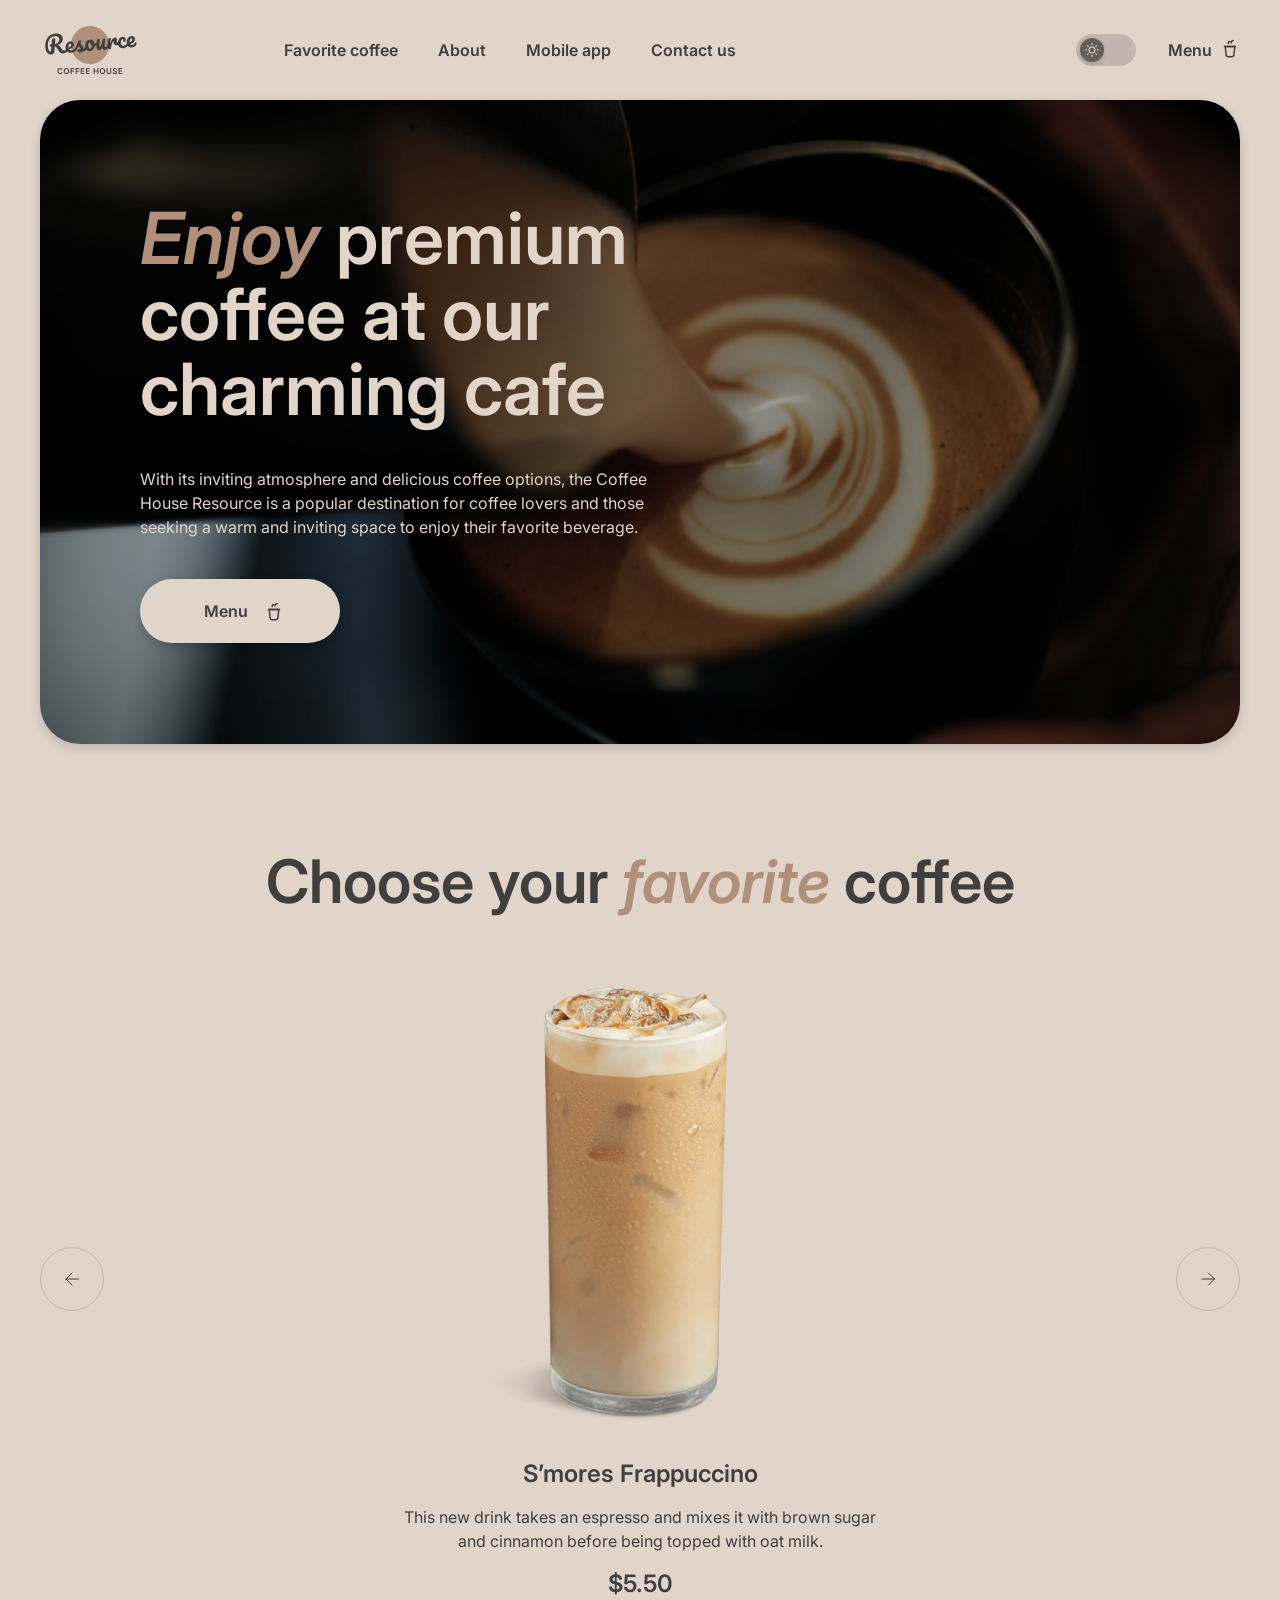
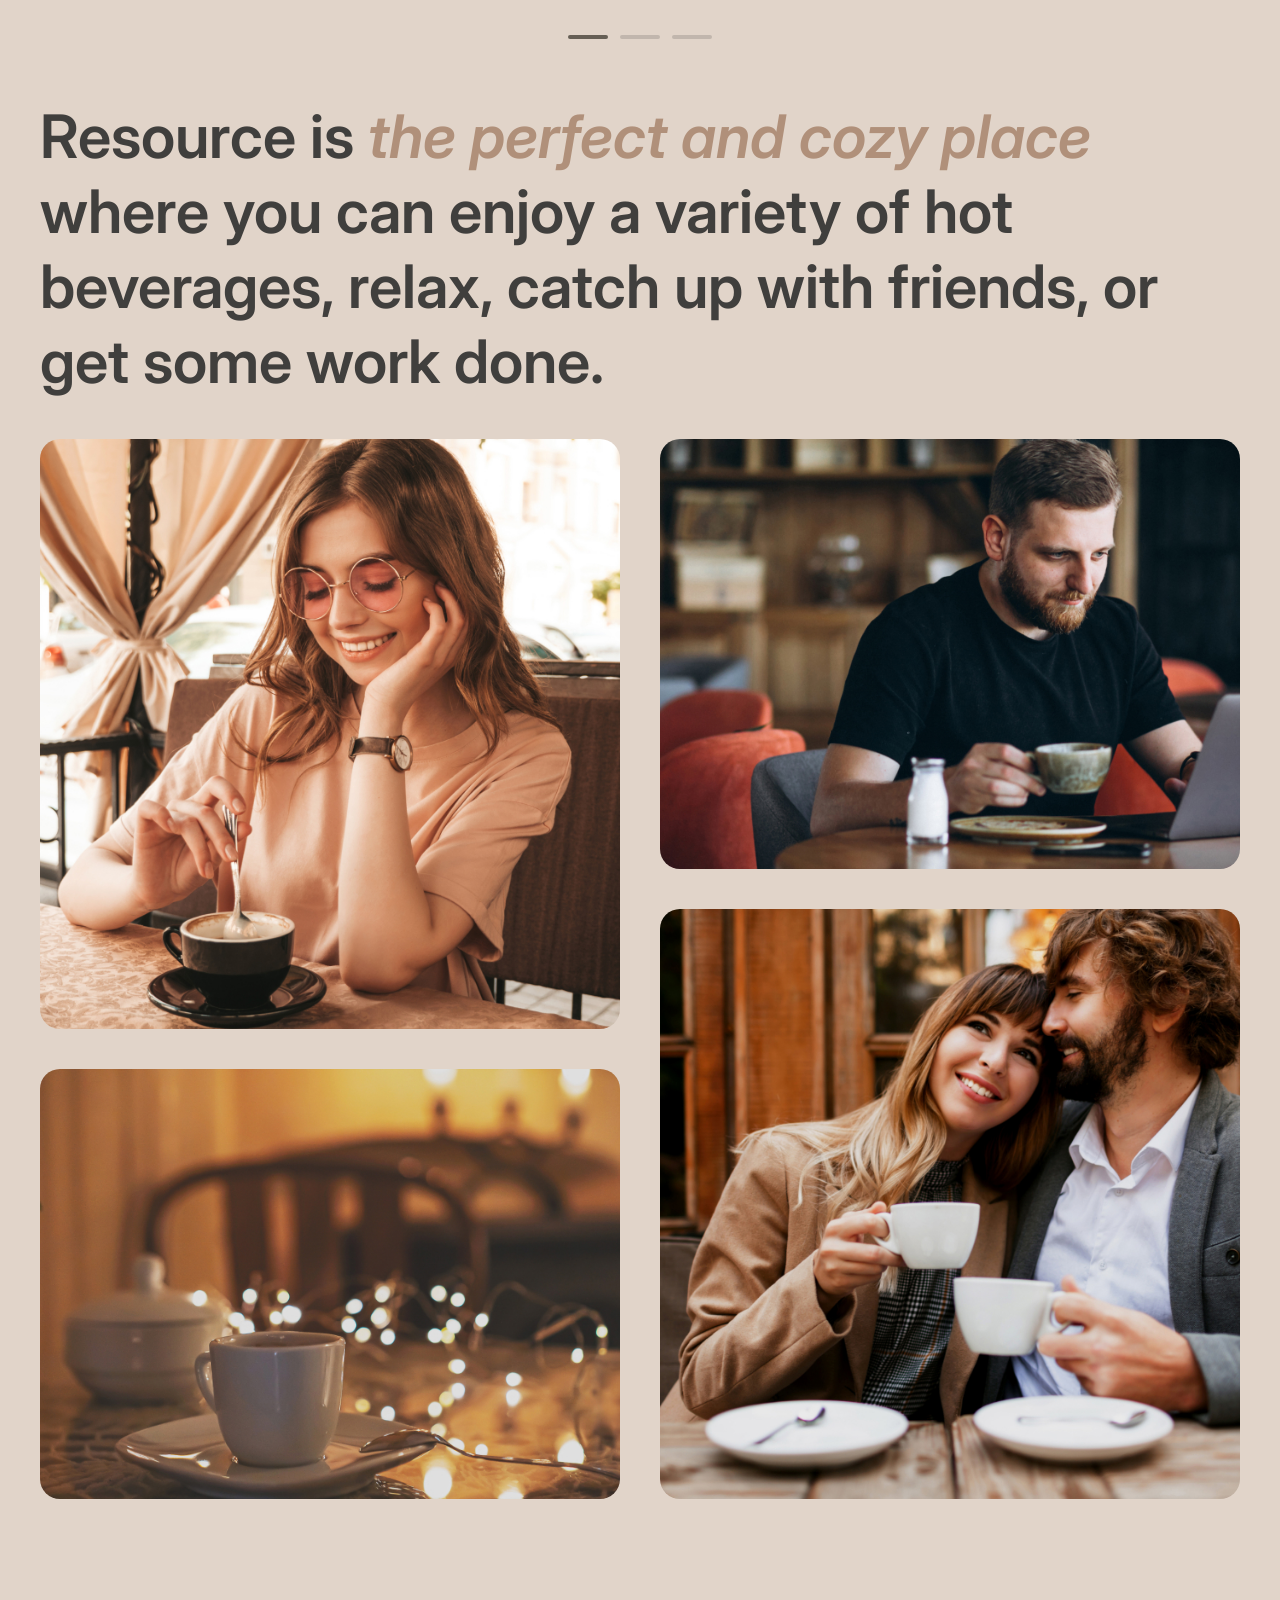
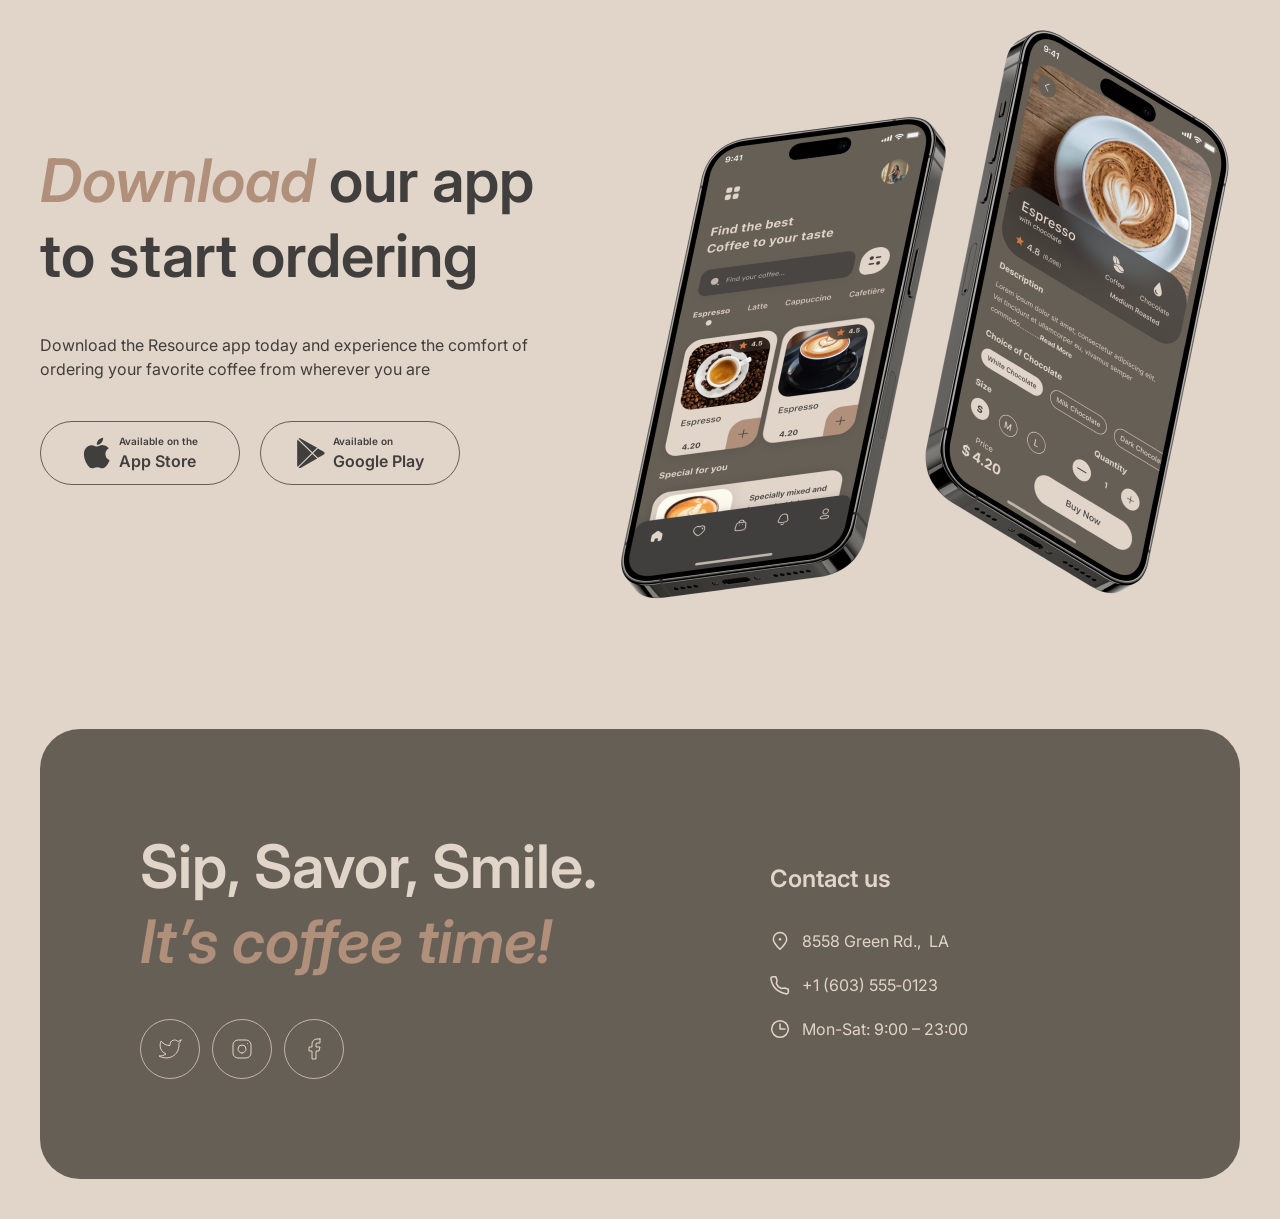
==== index.html @ 944f99a6 "feat: implement landing page layout ast commands done (2 commands done):" ====
<!DOCTYPE html>
<html lang="en">
  <head>
    <meta charset="UTF-8">
    <meta name="viewport" content="width=device-width, initial-scale=1.0">
    <meta name="color-scheme" content="light dark">
    <meta
      name="description"
      content="Coffee House — a charming cafe with premium coffee. Choose your favorite coffee, learn about us and download our app.">
    <title>Coffee House</title>
    <link rel="icon" type="image/svg+xml" href="assets/icons/favicon.svg">
    <link rel="preconnect" href="https://fonts.googleapis.com">
    <link rel="preconnect" href="https://fonts.gstatic.com" crossorigin>
    <link
      href="https://fonts.googleapis.com/css2?family=Inter:ital,wght@0,400;0,600;1,400;1,600&display=swap"
      rel="stylesheet">
    <link rel="stylesheet" href="styles/variables.css">
    <link rel="stylesheet" href="styles/base.css">
    <link rel="stylesheet" href="styles/common.css">
    <link rel="stylesheet" href="styles/home.css">
  </head>

  <body>
    <div class="container">
      <header class="header">
        <a class="header__logo" href="index.html" aria-label="Coffee House — home page">
          <img
            class="header__logo-img"
            src="assets/icons/logo.png"
            alt="Coffee House logo"
            width="100"
            height="60">
        </a>

        <nav class="header__nav" aria-label="Main navigation">
          <ul class="nav__list">
            <li><a class="nav__link" href="#favorite">Favorite coffee</a></li>
            <li><a class="nav__link" href="#about">About</a></li>
            <li><a class="nav__link" href="#download">Mobile app</a></li>
            <li><a class="nav__link" href="#footer">Contact us</a></li>
          </ul>
        </nav>

        <div class="header__actions">
          <button
            class="theme-toggle"
            id="theme-toggle"
            type="button"
            aria-pressed="false"
            aria-label="Switch to dark theme"
          >
            <span class="theme-toggle__thumb">
              <span class="theme-toggle__icon theme-toggle__icon--sun" aria-hidden="true">
                <svg viewBox="0 0 24 24" fill="none" stroke="currentColor" stroke-width="1.8" stroke-linecap="round">
                  <circle cx="12" cy="12" r="5"></circle>
                  <line x1="12" y1="1" x2="12" y2="3"></line>
                  <line x1="12" y1="21" x2="12" y2="23"></line>
                  <line x1="4.22" y1="4.22" x2="5.64" y2="5.64"></line>
                  <line x1="18.36" y1="18.36" x2="19.78" y2="19.78"></line>
                  <line x1="1" y1="12" x2="3" y2="12"></line>
                  <line x1="21" y1="12" x2="23" y2="12"></line>
                  <line x1="4.22" y1="19.78" x2="5.64" y2="18.36"></line>
                  <line x1="18.36" y1="5.64" x2="19.78" y2="4.22"></line>
                </svg>
              </span>
              <span class="theme-toggle__icon theme-toggle__icon--moon" aria-hidden="true">
                <svg viewBox="0 0 24 24" fill="none" stroke="currentColor" stroke-width="1.8" stroke-linecap="round" stroke-linejoin="round">
                  <path d="M21 12.79A9 9 0 1 1 11.21 3 7 7 0 0 0 21 12.79z"></path>
                </svg>
              </span>
            </span>
          </button>

          <a class="menu-link menu-link--desktop" href="menu.html">
            <span class="menu-link__text">Menu</span>
            <svg class="menu-link__icon" viewBox="0 0 20 20" fill="none" stroke="currentColor" stroke-width="1.5" stroke-linecap="round" stroke-linejoin="round" aria-hidden="true">
              <path d="M5.2 8.5h9.6l-0.9 8.2a2.2 2.2 0 0 1-2.2 2h-3.4a2.2 2.2 0 0 1-2.2-2l-0.9-8.2Z"></path>
              <path d="M4.5 8.5h11"></path>
              <path d="M8.2 5.4c0-1.1 0.8-1.9 1.6-1.9"></path>
              <path d="M11.1 5c0-1.3 0.9-2.4 2-2.4"></path>
            </svg>
          </a>

          <button class="burger" type="button" aria-label="Open menu">
            <span class="burger__lines" aria-hidden="true"></span>
          </button>
        </div>
      </header>

      <main class="main">
        <!-- Hero -->
        <section class="hero" aria-labelledby="hero-title">
          <img class="hero__bg" src="assets/images/img-hero.jpg" alt="" role="presentation">
          <div class="hero__content">
            <h1 class="hero__title" id="hero-title">
              <span>Enjoy</span> premium coffee at our charming cafe
            </h1>
            <p class="hero__subtitle">
              With its inviting atmosphere and delicious coffee options, the
              Coffee House Resource is a popular destination for coffee lovers
              and those seeking a warm and inviting space to enjoy their
              favorite beverage.
            </p>
            <a class="pill-button pill-button--solid hero__button" href="menu.html">
              <span class="hero__button-text">Menu</span>
              <svg class="hero__button-icon" viewBox="0 0 20 20" fill="none" stroke="currentColor" stroke-width="1.5" stroke-linecap="round" stroke-linejoin="round" aria-hidden="true">
                <path d="M5.2 8.5h9.6l-0.9 8.2a2.2 2.2 0 0 1-2.2 2h-3.4a2.2 2.2 0 0 1-2.2-2l-0.9-8.2Z"></path>
                <path d="M4.5 8.5h11"></path>
                <path d="M8.2 5.4c0-1.1 0.8-1.9 1.6-1.9"></path>
                <path d="M11.1 5c0-1.3 0.9-2.4 2-2.4"></path>
              </svg>
            </a>
          </div>
        </section>

        <!-- Favorite coffee: slider -->
        <section class="favorite" id="favorite" aria-labelledby="favorite-title">
          <h2 class="section-title favorite__title" id="favorite-title">
            Choose your <span>favorite</span> coffee
          </h2>

          <div class="favorite__slider">
            <div class="slider" aria-label="Favorite coffee" aria-roledescription="carousel">
              <button class="circle-button slider__nav slider__nav--prev" type="button" aria-label="Previous slide">
                <svg viewBox="0 0 14 14" fill="none" aria-hidden="true">
                  <path d="M13.5 7H1M1 7L7 1M1 7L7 13" stroke="currentColor" stroke-linecap="round" stroke-linejoin="round" />
                </svg>
              </button>

              <div class="slider__viewport">
                <div class="slider__track">
                  <article class="slider__card is-active">
                    <div class="slider__image">
                      <img src="assets/images/coffee-slider-1.png" alt="S&rsquo;mores Frappuccino with whipped cream and chocolate">
                    </div>
                    <h3 class="slider__card-title">S&rsquo;mores Frappuccino</h3>
                    <p class="slider__card-text">
                      This new drink takes an espresso and mixes it with
                      brown sugar and cinnamon before being topped with oat
                      milk.
                    </p>
                    <p class="slider__card-price">$5.50</p>
                  </article>

                  <article class="slider__card">
                    <div class="slider__image">
                      <img src="assets/images/coffee-slider-2.png" alt="Caramel Macchiato with caramel syrup and milk foam">
                    </div>
                    <h3 class="slider__card-title">Caramel Macchiato</h3>
                    <p class="slider__card-text">
                      Fragrant and unique classic espresso with rich
                      caramel-peanut syrup, with cream under whipped thick
                      foam.
                    </p>
                    <p class="slider__card-price">$5.00</p>
                  </article>

                  <article class="slider__card">
                    <div class="slider__image">
                      <img src="assets/images/coffee-slider-3.png" alt="Ice coffee with milk and ice cubes">
                    </div>
                    <h3 class="slider__card-title">Ice coffee</h3>
                    <p class="slider__card-text">
                      A popular summer drink that tones and invigorates.
                      Prepared from coffee, milk and ice.
                    </p>
                    <p class="slider__card-price">$4.50</p>
                  </article>
                </div>
              </div>

              <button class="circle-button slider__nav slider__nav--next" type="button" aria-label="Next slide">
                <svg viewBox="0 0 14 14" fill="none" aria-hidden="true">
                  <path d="M1 7H13.5M13.5 7L7.5 1M13.5 7L7.5 13" stroke="currentColor" stroke-linecap="round" stroke-linejoin="round"></path>
                </svg>
              </button>

              <div class="slider__pagination" aria-label="Slider pagination">
                <button class="slider__dot is-active" type="button" data-slide="0" aria-label="Show first slide" aria-pressed="true"></button>
                <button class="slider__dot" type="button" data-slide="1" aria-label="Show second slide" aria-pressed="false"></button>
                <button class="slider__dot" type="button" data-slide="2" aria-label="Show third slide" aria-pressed="false"></button>
              </div>
            </div>
          </div>
        </section>

        <!-- About -->
        <section class="about" id="about" aria-labelledby="about-title">
          <h2 class="section-title about__title" id="about-title">
            Resource is <span>the perfect and cozy place</span> where you can
            enjoy a variety of hot beverages, relax, catch up with friends, or
            get some work done.
          </h2>

          <div class="about__gallery">
            <figure class="about__item about__item--tall">
              <img src="assets/images/about/about-1.jpg" alt="Woman enjoying coffee in a cafe">
            </figure>
            <figure class="about__item about__item--short">
              <img src="assets/images/about/about-2.jpg" alt="Coffee cup by a warm fireplace">
            </figure>
            <figure class="about__item about__item--short">
              <img src="assets/images/about/about-3.jpg" alt="Couple enjoying coffee together">
            </figure>
            <figure class="about__item about__item--tall">
              <img src="assets/images/about/about-4.jpg" alt="Man enjoying coffee in a cafe">
            </figure>
          </div>
        </section>

        <!-- Mobile app -->
        <section class="download" id="download" aria-labelledby="download-title">
          <div class="download__content">
            <h2 class="section-title download__title" id="download-title">
              <span>Download</span> our app to start ordering
            </h2>
            <p class="download__text">
              Download the Resource app today and experience the comfort of
              ordering your favorite coffee from wherever you are
            </p>
            <div class="download__buttons">
              <a class="pill-button pill-button--outline store-button" href="https://www.apple.com/app-store/" target="_blank" rel="noopener noreferrer">
                <svg viewBox="0 0 28 33" fill="none" aria-hidden="true">
                  <path d="M22.7 17.6c0-4 3.4-5.9 3.5-6-2-2.8-5-3.1-6-3.2-2.5-.3-5 1.4-6.2 1.4-1.3 0-3.3-1.4-5.4-1.4-2.8 0-5.3 1.5-6.7 3.9-2.9 4.9-.8 12 2 16 1.4 1.9 3 4 5.1 4 2.1 0 2.8-1.2 5.3-1.2 2.5 0 3.2 1.2 5.4 1.2 2.2 0 3.6-1.9 5-3.9 1.6-2.2 2.2-4.4 2.2-4.5-.1 0-4.2-1.6-4.2-6.3Z" fill="currentColor" />
                  <path d="M18.6 5.9C19.7 4.5 20.5 2.7 20.3.8c-1.6.1-3.6 1.1-4.8 2.4-1 1.2-2 3.1-1.7 4.9 1.8.1 3.6-.9 4.8-2.2Z" fill="currentColor" />
                </svg>
                <span class="store-button__desc">
                  <span class="store-button__small">Available on the</span>
                  <span class="store-button__big">App Store</span>
                </span>
              </a>

              <a class="pill-button pill-button--outline store-button" href="https://play.google.com/store" target="_blank" rel="noopener noreferrer">
                <svg viewBox="0 0 31 34" fill="none" aria-hidden="true">
                  <path d="M0.8 2.2C0.4 2.6 0.2 3.1 0.2 3.9v26.6c0 .8.2 1.3.6 1.7l.1.1L16.1 17.4v-.4L0.8 2.2Z" fill="currentColor" />
                  <path d="M23.1 22.3 18 17.4v-.4l5.1-5 .1.1 6 3.3c1.8 1 1.8 2.5.1 3.5l-6.1 3.3-.1.1Z" fill="currentColor" />
                  <path d="M22.3 23.2 17 18.1 1.7 33.1c.6.6 1.5.7 2.6.1l18-10Z" fill="currentColor" />
                  <path d="M22.3 11.2 4.3 1.2C3.2.6 2.3.7 1.7 1.3L17 16.3l5.3-5.1Z" fill="currentColor" />
                </svg>
                <span class="store-button__desc">
                  <span class="store-button__small">Available on</span>
                  <span class="store-button__big">Google Play</span>
                </span>
              </a>
            </div>
          </div>

          <img class="download__image" src="assets/images/mobile-screens.png" alt="Coffee House mobile app on two smartphones">
        </section>
      </main>

      <footer class="footer" id="footer">
        <div class="footer-container">
          <div class="footer__left">
            <h2 class="footer__title">
              Sip, Savor, Smile. <span>It&rsquo;s coffee time!</span>
            </h2>
            <div class="footer__socials">
              <a class="social-link" href="https://twitter.com/" target="_blank" rel="noopener noreferrer" aria-label="Coffee House on Twitter">
                <svg width="24" height="20" viewBox="0 0 24 20" fill="none" aria-hidden="true">
                  <path d="M23 1C23 1 21 2.2 19.9 2.5 19.3 1.8 18.5 1.4 17.6 1.1 16.7.9 15.7 1 14.9 1.3 14 1.6 13.3 2.2 12.8 3 12.3 3.7 12 4.6 12 5.5V6.5C10.2 6.6 8.5 6.2 6.9 5.4 5.4 4.6 4 3.4 3 2 3 2-1 11 8 15 5.9 16.4 3.5 17.1 1 17 10 22 21 17 21 5.5 21 5.2 21 5 20.9 4.7 21.9 3.7 23 1 23 1Z" stroke="currentColor" stroke-linecap="round" stroke-linejoin="round" />
                </svg>
              </a>
              <a class="social-link" href="https://instagram.com/" target="_blank" rel="noopener noreferrer" aria-label="Coffee House on Instagram">
                <svg width="20" height="20" viewBox="0 0 20 20" fill="none" aria-hidden="true">
                  <path d="M10 14a4 4 0 1 0 0-8 4 4 0 0 0 0 8Z" stroke="currentColor" stroke-linecap="round" stroke-linejoin="round" />
                  <path d="M1 14V6a5 5 0 0 1 5-5h8a5 5 0 0 1 5 5v8a5 5 0 0 1-5 5H6a5 5 0 0 1-5-5Z" stroke="currentColor" />
                  <path d="M15.5 4.5h.01" stroke="currentColor" stroke-linecap="round" stroke-linejoin="round" />
                </svg>
              </a>
              <a class="social-link" href="https://facebook.com/" target="_blank" rel="noopener noreferrer" aria-label="Coffee House on Facebook">
                <svg width="13" height="22" viewBox="0 0 13 22" fill="none" aria-hidden="true">
                  <path d="M12 1H9a5 5 0 0 0-5 5v3H1v4h3v8h4v-8h3l1-4H8V6a1 1 0 0 1 1-1h3V1Z" stroke="currentColor" stroke-linecap="round" stroke-linejoin="round" />
                </svg>
              </a>
            </div>
          </div>

          <div class="footer__right">
            <h3 class="footer__contacts-title">Contact us</h3>
            <ul class="footer__list">
              <li>
                <a class="footer__list-link" href="https://www.google.com/maps/search/8558+Green+Road+Los+Angeles" target="_blank" rel="noopener noreferrer">
                  <svg viewBox="0 0 16 20" fill="none" aria-hidden="true">
                    <path d="M14.7 8.3C14.7 12 8 18.3 8 18.3S1.3 12 1.3 8.3a6.7 6.7 0 1 1 13.4 0Z" stroke="currentColor" stroke-width="1.5" />
                    <circle cx="8" cy="8.3" r="1.2" fill="currentColor" />
                  </svg>
                  8558 Green Rd.,&nbsp; LA
                </a>
              </li>
              <li>
                <a class="footer__list-link" href="tel:+16035550123">
                  <svg viewBox="0 0 19 19" fill="none" aria-hidden="true">
                    <path d="M14.1 12.3l-3.4.6C8.3 11.8 6.9 10.4 6.1 8.3l.6-3.4L5.5 1.7H2.7C1.6 1.7.7 2.6.9 3.7c.4 2.4 1.5 6.4 4.4 9.2 3 3 7.3 4.4 9.9 5 1.1.3 2.2-.6 2.2-1.8v-2.6l-3.3-1.2Z" stroke="currentColor" stroke-width="1.5" stroke-linecap="round" stroke-linejoin="round" />
                  </svg>
                  +1&nbsp;(603)&nbsp;555&#8209;0123
                </a>
              </li>
              <li class="footer__list-item">
                <svg viewBox="0 0 20 20" fill="none" aria-hidden="true">
                  <path d="M10 5v5l5 0" stroke="currentColor" stroke-width="1.5" stroke-linecap="round" stroke-linejoin="round" />
                  <circle cx="10" cy="10" r="8.3" stroke="currentColor" stroke-width="1.5" />
                </svg>
                Mon-Sat: 9:00 &ndash; 23:00
              </li>
            </ul>
          </div>
        </div>
      </footer>
    </div>
<!-- скрипты перед закрывающим тегом body, чтобы не блокировать загрузку страницы (тут и на странице меню) -->
    <script src="scripts/slider.js"></script>
    <script src="scripts/menu.js"></script>     
  </body>
</html>
---- styles/variables.css ----
:root {
  --font-main: 'Inter', system-ui, -apple-system, 'Segoe UI', sans-serif;

  --font-hero: 4.5rem; 
  --font-h2: 3.75rem; 
  --font-h3: 1.5rem; 
  --font-body: 1rem; 
  --font-caption: 0.625rem; 

  /*  секции и контейнеры */
  --container-max: 1440px;
  --container-padding: 40px;
  --section-gap: 100px;
  --hero-height: 644px;
  --hero-pad-block: 100px;
  --hero-pad-inline: 100px;
  --footer-pad-block: 100px;
  --footer-pad-inline: 100px;
  --footer-gap: 100px;

  /* размеры  */
  --circle-btn: 60px;
  --card-width: 310px;
  --card-image-size: 310px;
  --slider-viewport: 480px;

  /* радиусы */
  --radius-sm: 8px;
  --radius-md: 16px;
  --radius-lg: 20px;
  --radius-xl: 40px;
  --radius-full: 100px;

  /* Светлая тема */
  --bg-body: #e1d4c9;
  --bg-container: #665f55;
  --bg-card: #e1d4c9;
  --bg-card-inner: #d5c7bb;

  --text-primary: #403f3d;
  --text-secondary: #665f55;
  --text-on-dark: #e1d4c9;
  --text-accent: #b0907a;
  --text-accent-strong: #8d6e56;

  --border-color: #c1b6ad;
  --border-strong: #665f55;

  --btn-bg: #e1d4c9;
  --btn-text: #403f3d;
  --btn-hover-bg: #665f55;
  --btn-hover-text: #e1d4c9;

  --active-bg: #665f55;
  --active-text: #e1d4c9;

  --pagination-bg: #c1b6ad;
  --pagination-active: #665f55;

  --shadow-color: rgba(0, 0, 0, 0.15);
  --overlay-color: rgba(0, 0, 0, 0.55);

  --theme-transition: background-color 0.3s ease, color 0.3s ease,
    border-color 0.3s ease;
}

/* Тёмная тема */
[data-theme='dark'] {
  --bg-body: #1b1715;
  --bg-container: #2a2421;
  --bg-card: #231e1b;
  --bg-card-inner: #2f2824;

  --text-primary: #e1d4c9;
  --text-secondary: #c1b6ad;
  --text-on-dark: #e1d4c9;
  --text-accent: #d4a373;
  --text-accent-strong: #d4a373;

  --border-color: #4a4039;
  --border-strong: #d4a373;

  --btn-bg: #231e1b;
  --btn-text: #e1d4c9;
  --btn-hover-bg: #d4a373;
  --btn-hover-text: #1b1715;

  --active-bg: #d4a373;
  --active-text: #1b1715;

  --pagination-bg: #3d3530;
  --pagination-active: #d4a373;

  --shadow-color: rgba(0, 0, 0, 0.5);
  --overlay-color: rgba(0, 0, 0, 0.75);
}


@media (max-width: 768px) {
  :root {
    --font-hero: clamp(2.625rem, 0.789rem + 7.732vw, 4.5rem); 
    --font-h2: clamp(2rem, 0.286rem + 7.216vw, 3.75rem); 

    --container-padding: clamp(16px, -7.5px + 6.186vw, 40px);
    --hero-pad-block: clamp(60px, 20.8px + 10.309vw, 100px);
    --hero-pad-inline: clamp(16px, -27.1px + 11.34vw, 60px);
    --footer-pad-block: clamp(60px, 20.8px + 10.309vw, 100px);
    --footer-pad-inline: clamp(16px, -27.1px + 11.34vw, 60px);
    --footer-gap: clamp(40px, -18.8px + 15.464vw, 100px);
    --hero-height: clamp(500px, 300px + 52vw, 644px);
  }
}


@media (max-width: 380px) {
  :root {
    --font-hero: 2.625rem; 
    --font-h2: 2rem; 
    --container-padding: 16px;
    --hero-pad-block: 60px;
    --hero-pad-inline: 16px;
    --footer-pad-block: 60px;
    --footer-pad-inline: 16px;
    --footer-gap: 40px;
  }
}
---- styles/common.css ----
*,
*::before,
*::after {
  box-sizing: border-box;
  margin: 0;
  padding: 0;
}

html {
  font-size: 100%;
  scroll-behavior: smooth;
  -webkit-text-size-adjust: 100%;
}

body {
  min-height: 100vh;
  background-color: var(--bg-body);
  color: var(--text-primary);
  font-family: var(--font-main);
  font-size: var(--font-body);
  font-weight: 400;
  line-height: 1.5;
  -webkit-font-smoothing: antialiased;
  -moz-osx-font-smoothing: grayscale;
  transition: var(--theme-transition);
}

h1,
h2,
h3,
h4,
p {
  margin: 0;
}

ul,
ol {
  list-style: none;
}

a {
  color: inherit;
  text-decoration: none;
}

button {
  font: inherit;
  color: inherit;
  background: none;
  border: none;
  cursor: pointer;
}

img,
svg,
video {
  display: block;
  max-width: 100%;
}

img {
  height: auto;
}


.container {
  width: 100%;
  max-width: var(--container-max);
  margin-inline: auto;
  padding-inline: var(--container-padding);
  padding-block: var(--space-1, 1.25rem) 40px;
}

.section-title {
  font-size: var(--font-h2);
  font-weight: 600;
  line-height: 1.25;
  color: var(--text-primary);
}

.section-title > span {
  font-style: italic;
  color: var(--text-accent);
}


.visually-hidden {
  position: absolute;
  width: 1px;
  height: 1px;
  margin: -1px;
  padding: 0;
  overflow: hidden;
  clip: rect(0 0 0 0);
  white-space: nowrap;
  border: 0;
}

.header {
  position: relative;
  display: flex;
  align-items: center;
  height: 60px;
  margin-bottom: 1.25rem;
  z-index: 50;
}

.header__logo {
  flex-shrink: 0;
}

.header__logo-img {
  width: 100px;
  height: 60px;
  object-fit: contain;
  transition: opacity 0.3s ease;
}

.header__logo:hover .header__logo-img {
  opacity: 0.8;
}

[data-theme='dark'] .header__logo-img {
  content: url('../assets/icons/logo-dark.png');
}

.header__nav {
  margin-left: 12%;
}

.nav__list {
  display: flex;
  align-items: center;
  gap: 2.5rem;
}

.nav__link {
  position: relative;
  display: inline-block;
  padding-block: 0.25rem;
  font-weight: 600;
  color: var(--text-primary);
  white-space: nowrap;
  transition: color 0.3s ease;
}

.nav__link::after {
  content: '';
  position: absolute;
  bottom: 0;
  left: 50%;
  width: 100%;
  height: 2px;
  background-color: var(--text-primary);
  transform: translateX(-50%) scaleX(0);
  transform-origin: center;
  transition: transform 0.3s ease;
}

@media (hover: hover) and (pointer: fine) {
  .nav__link:hover::after {
    transform: translateX(-50%) scaleX(1);
  }
}

.nav__link--current::after {
  transform: translateX(-50%) scaleX(1);
}


.header__actions {
  display: flex;
  align-items: center;
  gap: 2rem;
  margin-left: auto;
  flex-shrink: 0;
}

.menu-link {
  display: inline-flex;
  align-items: center;
  gap: 0.5rem;
  padding-block: 0.25rem;
  font-weight: 600;
  color: var(--text-primary);
  position: relative;
  transition: color 0.3s ease;
}

.menu-link::after {
  content: '';
  position: absolute;
  bottom: 0;
  left: 50%;
  width: 100%;
  height: 2px;
  background-color: var(--text-primary);
  transform: translateX(-50%) scaleX(0);
  transform-origin: center;
  transition: transform 0.3s ease;
}

@media (hover: hover) and (pointer: fine) {
  .menu-link:hover::after {
    transform: translateX(-50%) scaleX(1);
  }
}

.menu-link--current::after {
  transform: translateX(-50%) scaleX(1);
}

.menu-link__icon {
  width: 20px;
  height: 20px;
  transform: translateY(-2px);
  color: var(--text-primary);
}


.theme-toggle {
  display: inline-flex;
  align-items: center;
  width: 60px;
  height: 32px;
  padding: 3px;
  background-color: var(--border-color);
  border: 1px solid var(--border-color);
  border-radius: var(--radius-full);
  position: relative;
  flex-shrink: 0;
  user-select: none;
  transition: background-color 0.3s ease, border-color 0.3s ease;
}

[data-theme='dark'] .theme-toggle {
  background-color: rgba(0, 0, 0, 0.45);
  border-color: var(--border-color);
}

@media (hover: hover) and (pointer: fine) {
  .theme-toggle:hover {
    border-color: var(--text-accent);
  }
}

.theme-toggle:focus-visible {
  outline: 2px solid var(--text-accent);
  outline-offset: 2px;
}

.theme-toggle__thumb {
  position: absolute;
  top: 3px;
  left: 3px;
  width: 24px;
  height: 24px;
  background-color: var(--active-bg);
  border-radius: 50%;
  display: flex;
  align-items: center;
  justify-content: center;
  box-shadow: 0 2px 4px var(--shadow-color);
  transition: transform 0.38s cubic-bezier(0.34, 1.56, 0.64, 1),
    background-color 0.3s ease;
  z-index: 2;
  overflow: hidden;
}

[data-theme='dark'] .theme-toggle__thumb {
  transform: translateX(28px);
  background-color: var(--text-accent);
}

.theme-toggle__icon {
  position: absolute;
  width: 14px;
  height: 14px;
  transition: transform 0.38s ease, opacity 0.25s ease;
}

.theme-toggle__icon svg {
  width: 14px;
  height: 14px;
}

.theme-toggle__icon--sun {
  opacity: 1;
  color: var(--active-text);
}

.theme-toggle__icon--moon {
  opacity: 0;
  transform: rotate(-90deg) scale(0.3);
  color: #1b1715;
}

[data-theme='dark'] .theme-toggle__icon--sun {
  opacity: 0;
  transform: rotate(90deg) scale(0.3);
}

[data-theme='dark'] .theme-toggle__icon--moon {
  opacity: 1;
  transform: rotate(0deg) scale(1);
}

/* (╯ ° □ °) ╯ (┻━┻) */
.burger {
  display: none;
  align-items: center;
  justify-content: center;
  width: 44px;
  height: 44px;
  border: 1px solid var(--border-strong);
  border-radius: 50%;
  flex-shrink: 0;
  transition: border-color 0.3s ease;
}

@media (hover: hover) and (pointer: fine) {
  .burger:hover {
    border-color: var(--text-accent);
  }
}

.burger__lines {
  position: relative;
  display: block;
  width: 18px;
  height: 2px;
}

.burger__lines::before,
.burger__lines::after {
  content: '';
  position: absolute;
  left: 0;
  width: 18px;
  height: 2px;
  background-color: var(--text-primary);
}

.burger__lines::before {
  top: -4px;
}

.burger__lines::after {
  top: 4px;
}


.pill-button {
  display: inline-flex;
  align-items: center;
  justify-content: center;
  gap: 0.5rem;
  width: 200px;
  height: 64px;
  border-radius: var(--radius-full);
  font-weight: 600;
  transition: background-color 0.3s ease, color 0.3s ease,
    border-color 0.3s ease;
}

.pill-button--solid {
  background-color: var(--btn-bg);
  color: var(--btn-text);
  box-shadow: 0 4px 12px rgba(0, 0, 0, 0.2);
}

@media (hover: hover) and (pointer: fine) {
  .pill-button--solid:hover {
    background-color: var(--text-accent);
    color: var(--btn-hover-text);
  }

  [data-theme='dark'] .pill-button--solid:hover {
    color: var(--active-text);
  }
}

.pill-button--outline {
  border: 1px solid var(--border-strong);
  color: var(--text-primary);
  padding-inline: 22px;
}

@media (hover: hover) and (pointer: fine) {
  .pill-button--outline:hover {
    background-color: var(--btn-hover-bg);
    border-color: var(--btn-hover-bg);
    color: var(--btn-hover-text);
  }
}

.circle-button {
  display: inline-flex;
  align-items: center;
  justify-content: center;
  width: var(--circle-btn);
  height: var(--circle-btn);
  border: 1px solid var(--border-strong);
  border-radius: 50%;
  color: var(--text-primary);
  flex-shrink: 0;
  transition: background-color 0.3s ease, border-color 0.3s ease,
    color 0.3s ease;
}

@media (hover: hover) and (pointer: fine) {
  .circle-button:hover {
    background-color: var(--btn-hover-bg);
    border-color: var(--btn-hover-bg);
    color: var(--btn-hover-text);
  }
}

.circle-button svg {
  width: 14px;
  height: 14px;
}

.circle-button svg path {
  stroke: currentColor;
}


.footer-container {
  display: flex;
  gap: var(--footer-gap);
  background-color: var(--bg-container);
  border-radius: var(--radius-xl);
  padding: var(--footer-pad-block) var(--footer-pad-inline);
  margin-top: var(--section-gap);
  transition: background-color 0.3s ease;
}

.footer__left {
  max-width: 530px;
  display: flex;
  flex-direction: column;
}

.footer__title {
  font-size: var(--font-h2);
  font-weight: 600;
  line-height: 1.25;
  color: var(--text-on-dark);
}

.footer__title > span {
  font-style: italic;
  color: var(--text-accent);
}

[data-theme='dark'] .footer__title > span {
  color: var(--text-accent);
}

.footer__socials {
  display: flex;
  gap: 0.75rem;
  margin-top: 2.5rem;
}

.social-link {
  display: flex;
  align-items: center;
  justify-content: center;
  width: var(--circle-btn);
  height: var(--circle-btn);
  border: 1px solid var(--border-color);
  border-radius: 50%;
  color: var(--text-on-dark);
  transition: background-color 0.3s ease, border-color 0.3s ease,
    color 0.3s ease;
}

@media (hover: hover) and (pointer: fine) {
  .social-link:hover {
    background-color: var(--text-on-dark);
    border-color: var(--text-on-dark);
    color: var(--bg-container);
  }
}

.footer__right {
  display: flex;
  flex-direction: column;
  padding-top: 2rem;
  color: var(--text-on-dark);
}

.footer__contacts-title {
  font-size: var(--font-h3);
  font-weight: 600;
  margin-bottom: 2rem;
}

.footer__list {
  display: flex;
  flex-direction: column;
  gap: 1.25rem;
}

.footer__list-item,
.footer__list-link {
  display: flex;
  align-items: center;
  gap: 0.75rem;
  font-size: var(--font-body);
  transition: color 0.3s ease;
}

@media (hover: hover) and (pointer: fine) {
  .footer__list-link:hover {
    color: var(--text-accent);
  }
}

.footer__list svg {
  width: 20px;
  height: 20px;
  flex-shrink: 0;
}


@media (max-width: 768px) {
  .header__nav {
    display: none;
  }

  .menu-link--desktop {
    display: none;
  }

  .burger {
    display: inline-flex;
  }

  .header__actions {
    gap: 1.25rem;
    margin-right: 1.5rem;
  }

  .footer-container {
    flex-direction: column;
    gap: var(--footer-gap);
  }

  .footer__right {
    padding-top: 0;
  }
}

@media (max-width: 480px) {
  .pill-button {
    width: 100%;
    max-width: 260px;
  }
}
---- styles/home.css ----
.hero {
  position: relative;
  width: 100%;
  height: var(--hero-height);
  border-radius: var(--radius-xl);
  overflow: hidden;
  padding: var(--hero-pad-block) var(--hero-pad-inline);
  box-shadow: 0 4px 12px var(--shadow-color);
  transition: box-shadow 0.3s ease;
}

.hero__bg {
  position: absolute;
  inset: 0;
  width: 100%;
  height: 100%;
  object-fit: cover;
  z-index: 1;
  filter: brightness(70%);
}

.hero__content {
  position: relative;
  z-index: 2;
  display: flex;
  flex-direction: column;
  align-items: flex-start;
  gap: 2.5rem;
  max-width: 530px;
  color: var(--text-on-dark);
}

.hero__title {
  font-size: var(--font-hero);
  font-weight: 600;
  line-height: 1.05;
}

.hero__title > span {
  font-style: italic;
  color: var(--text-accent);
}

.hero__subtitle {
  font-size: var(--font-body);
  line-height: 1.5;
}

.hero__button {
  position: relative;
}

.hero__button-icon {
  width: 20px;
  height: 20px;
  transform: translateX(8px);
  transition: transform 0.3s ease;
}

@media (hover: hover) and (pointer: fine) {
  .hero__button:hover .hero__button-icon {
    transform: translateX(0);
  }
}


.favorite {
  padding-top: var(--section-gap);
}

.favorite__title {
  text-align: center;
}

.favorite__slider {
  margin-top: 2.5rem;
}

.slider {
  position: relative;
  display: flex;
  align-items: center;
  justify-content: space-between;
  gap: 1.25rem;
  width: 100%;
}

.slider__nav {
  flex-shrink: 0;
  display: inline-flex;
  align-items: center;
  justify-content: center;
  width: 64px;
  height: 64px;
  border-radius: 50%;
  border: 1px solid var(--border-color, rgba(0, 0, 0, 0.12));
  background: var(--surface-strong);
  color: var(--text-primary);
  cursor: pointer;
  transition: transform 0.3s ease, background-color 0.3s ease, color 0.3s ease;
}

.slider__nav svg {
  width: 14px;
  height: 14px;
}

.slider__viewport {
  flex: 1;
  width: 100%;
  max-width: var(--slider-viewport);
  overflow: hidden;
  margin-inline: auto;
}

.slider__track {
  display: flex;
  transition: transform 0.6s cubic-bezier(0.4, 0, 0.2, 1);
  will-change: transform;
}

.slider__card {
  flex: 0 0 100%;
  display: flex;
  flex-direction: column;
  align-items: center;
  text-align: center;
  color: var(--text-primary);
}

.slider__image {
  width: 100%;
  max-width: var(--slider-viewport);
  aspect-ratio: 1 / 1;
  margin-bottom: 1.25rem;
  border-radius: var(--radius-lg);
  overflow: hidden;
}

.slider__image img {
  width: 100%;
  height: 100%;
  object-fit: cover;
}

.slider__card-title {
  font-size: var(--font-h3);
  font-weight: 600;
  line-height: 1.25;
  margin-bottom: 1rem;
}

.slider__card-text {
  line-height: 1.5;
  margin-bottom: 1rem;
}

.slider__card-price {
  font-size: var(--font-h3);
  font-weight: 600;
  line-height: 1.25;
}

.slider__pagination {
  position: absolute;
  left: 50%;
  bottom: -2.5rem;
  transform: translateX(-50%);
  display: flex;
  justify-content: center;
  gap: 12px;
}

.slider__dot {
  width: 40px;
  height: 4px;
  border: 0;
  border-radius: var(--radius-full);
  background-color: var(--pagination-bg);
  cursor: pointer;
  transition: background-color 0.3s ease, transform 0.3s ease;
}

.slider__dot.is-active {
  background-color: var(--pagination-active);
}

@media (hover: hover) and (pointer: fine) {
  .slider__nav:hover,
  .slider__dot:hover {
    transform: translateY(-2px);
    background-color: var(--button-hover-bg);
  }
}

@media (max-width: 768px) {
  .slider__nav {
    width: 52px;
    height: 52px;
  }
}

@media (max-width: 560px) {
  .slider__nav {
    width: 44px;
    height: 44px;
  }
}


.about {
  padding-top: var(--section-gap);
}

.about__gallery {
  display: grid;
  grid-template-columns: 1fr 1fr;
  grid-auto-flow: column;
  grid-template-rows: repeat(8, auto);
  gap: 2.5rem;
  margin-top: 2.5rem;
}

.about__item {
  border-radius: var(--radius-lg);
  overflow: hidden;
}

.about__item img {
  width: 100%;
  height: 100%;
  object-fit: cover;
  transform: scale(1.05);
  transition: transform 0.6s ease;
}

@media (hover: hover) and (pointer: fine) {
  .about__item:hover img {
    transform: scale(1);
  }
}

.about__item--tall {
  height: 590px;
  grid-row: span 5;
}

.about__item--short {
  height: 430px;
  grid-row: span 3;
}


.download {
  display: flex;
  align-items: center;
  justify-content: space-between;
  gap: 2.5rem;
  padding-top: var(--section-gap);
}

.download__content {
  max-width: 630px;
  display: flex;
  flex-direction: column;
  gap: 2.5rem;
}

.download__text {
  line-height: 1.5;
}

.download__buttons {
  display: flex;
  flex-wrap: wrap;
  gap: 1.25rem;
}

.store-button__desc {
  display: flex;
  flex-direction: column;
  align-items: flex-start;
  text-align: left;
}

.store-button__small {
  font-size: var(--font-caption);
  font-weight: 600;
  line-height: 1.5;
}

.store-button__big {
  font-size: var(--font-body);
  font-weight: 600;
  line-height: 1.5;
}

.store-button svg {
  width: 28px;
  height: 32px;
  flex-shrink: 0;
}

.store-button svg path {
  fill: currentColor;
}

.download__image {
  display: block;
  width: 100%;
  max-width: 630px;
  object-fit: contain;
}

/* Адаптив (проверить норм на мобилке) */
@media (max-width: 1200px) {
  .about__item--tall {
    height: 480px;
  }

  .about__item--short {
    height: 350px;
  }
}

@media (max-width: 1080px) {
  .download {
    flex-direction: column;
    align-items: flex-start;
    gap: var(--footer-gap);
  }

  .download__image {
    max-width: 520px;
    margin-inline: auto;
  }
}

@media (max-width: 768px) {
  .slider {
    gap: 0.75rem;
  }

  .circle-button {
    width: 44px;
    height: 44px;
  }

  .about__item--tall {
    height: 320px;
  }

  .about__item--short {
    height: 240px;
  }
}

@media (max-width: 560px) {
  .about__gallery {
    grid-template-columns: 1fr;
    grid-auto-flow: row;
    grid-template-rows: none;
  }

  .about__item--tall,
  .about__item--short {
    height: 260px;
    grid-row: auto;
  }

  .download__buttons {
    width: 100%;
  }
}

@media (max-width: 480px) {
  .hero__content {
    gap: 1.5rem;
  }

  .slider__card-price {
    font-size: 1.25rem;
  }
}
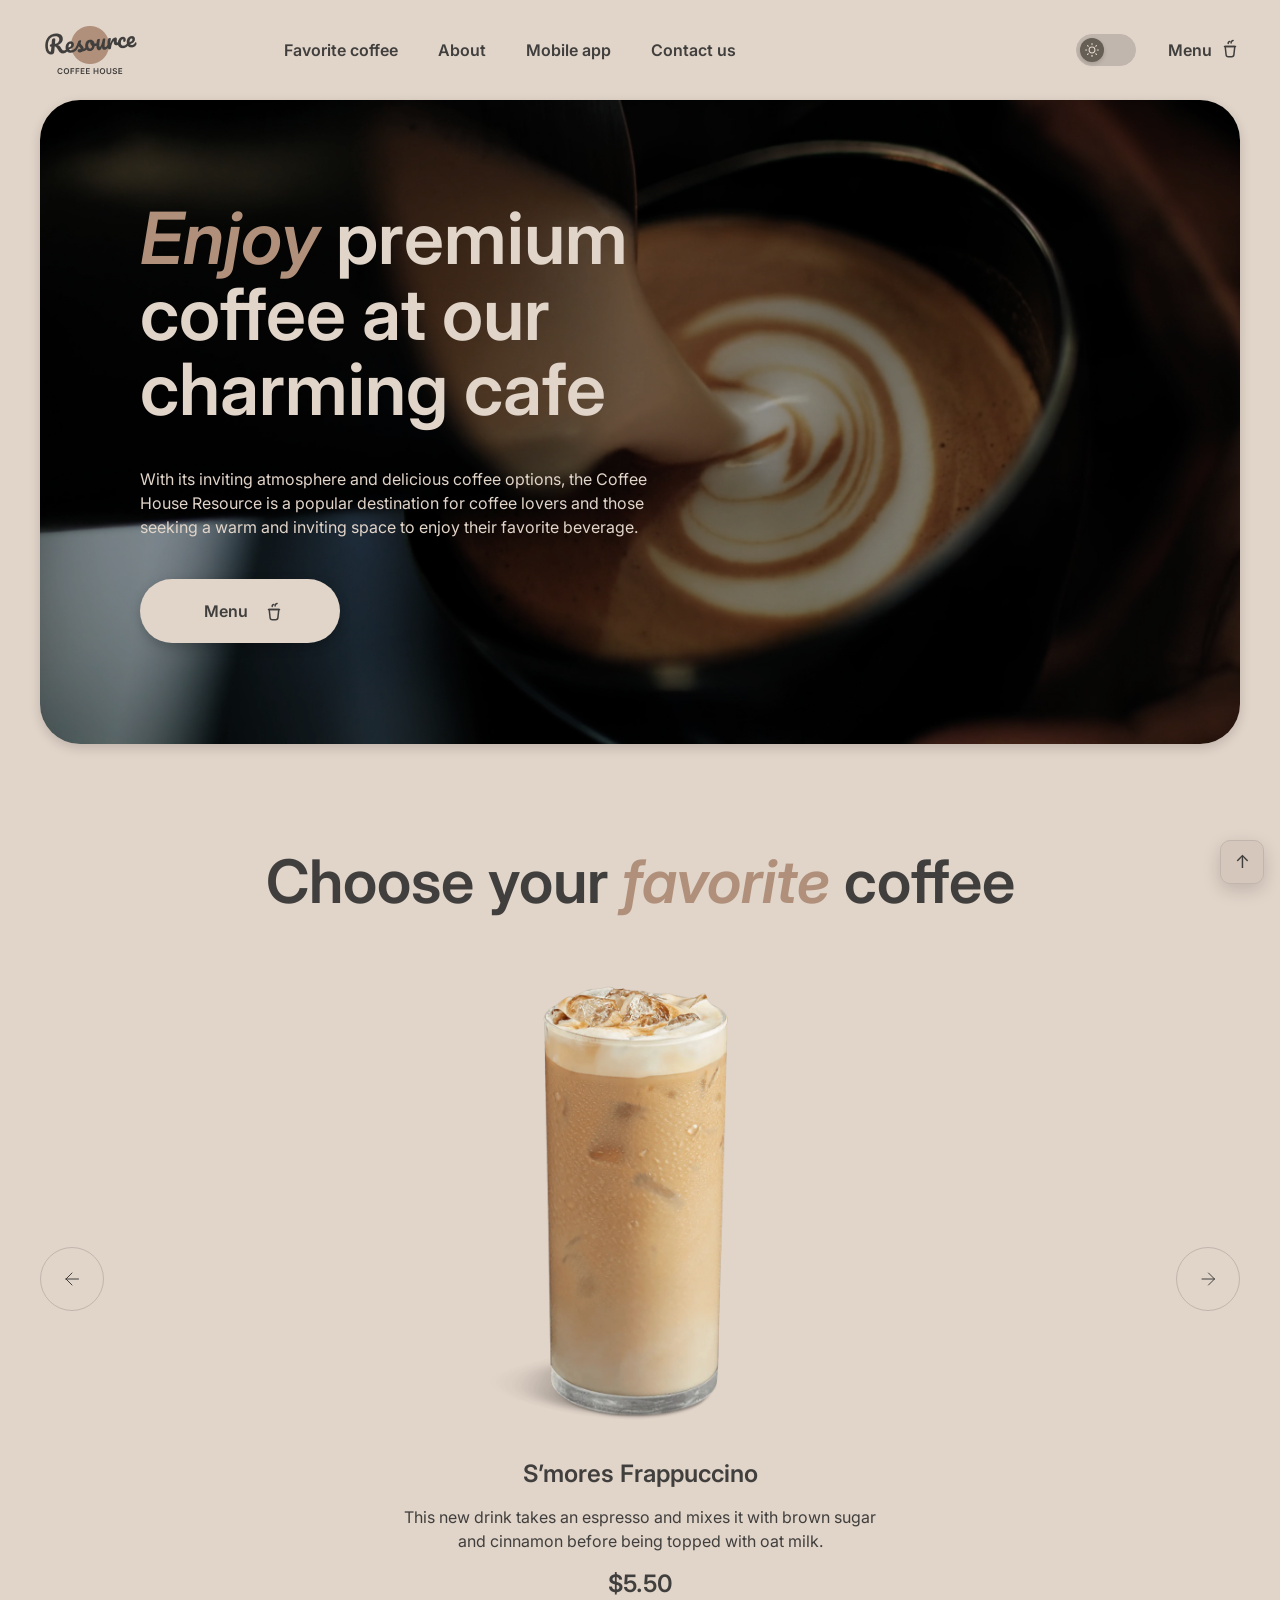
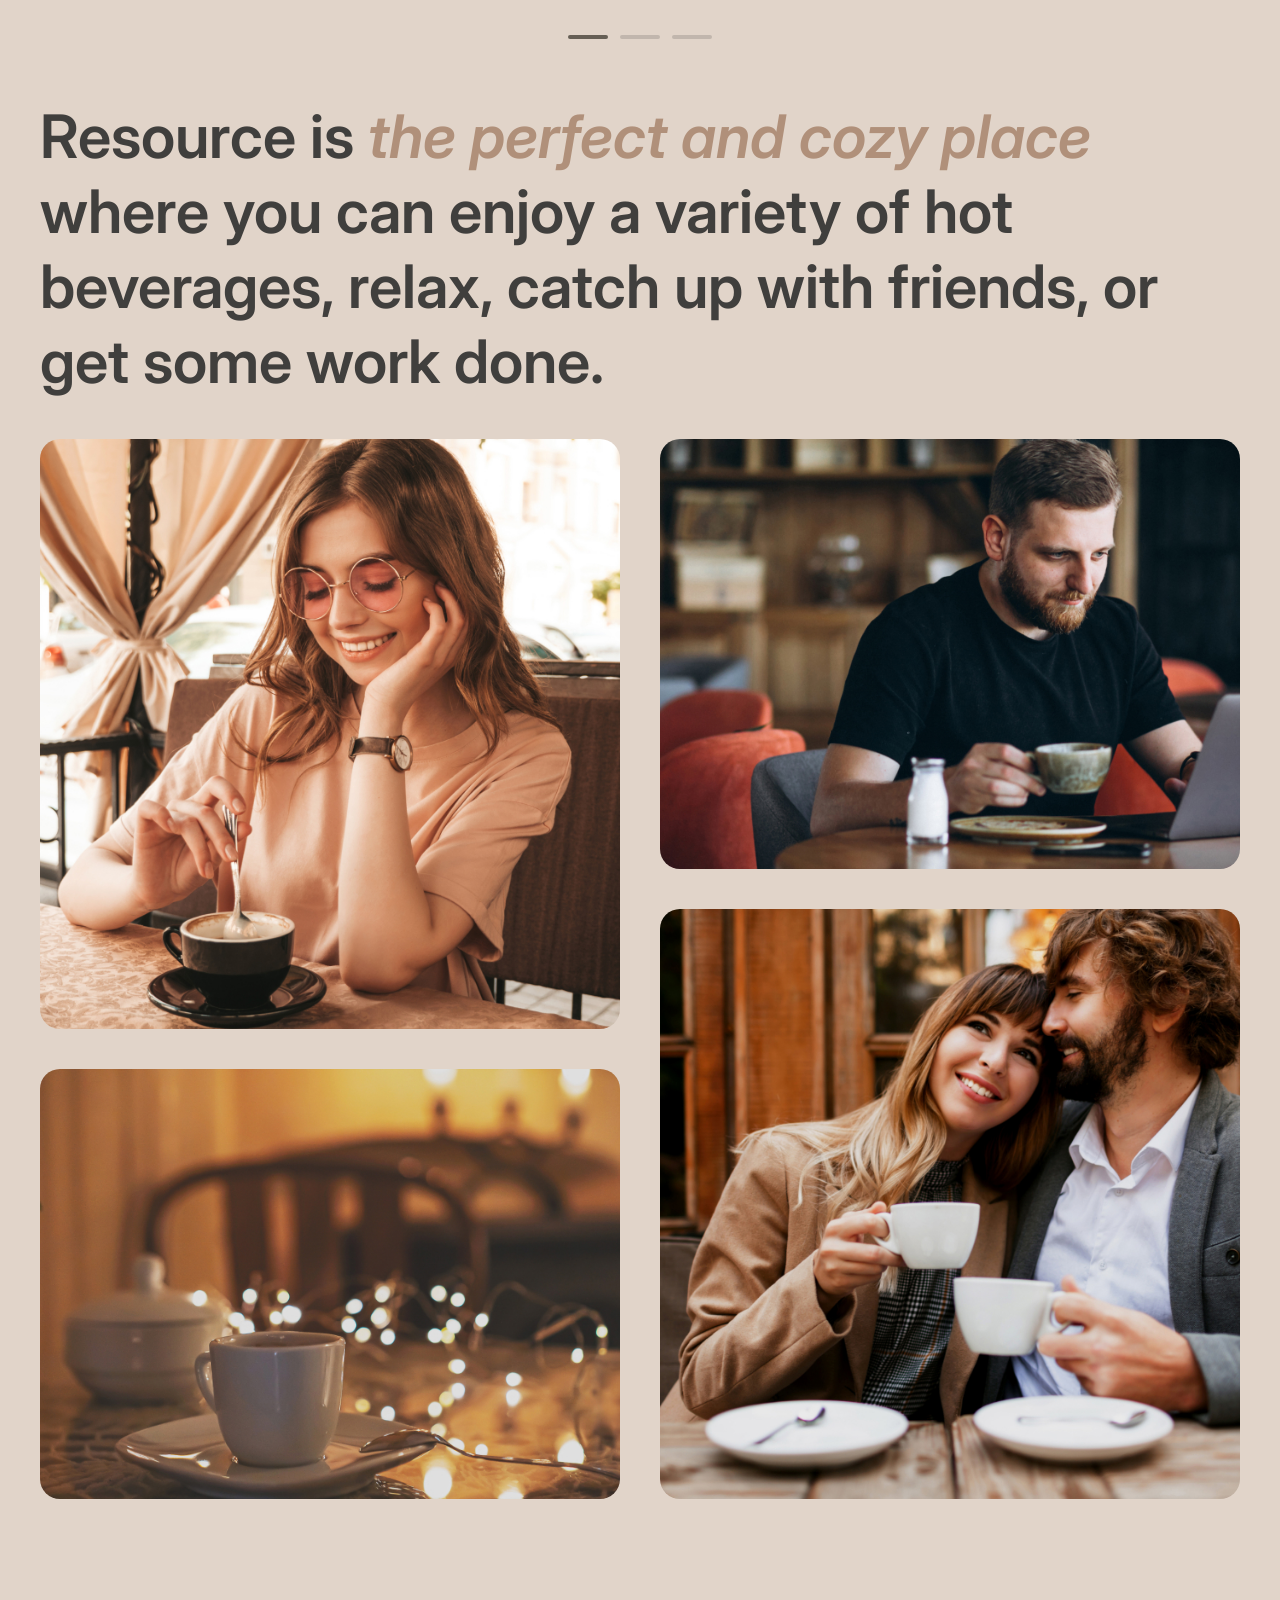
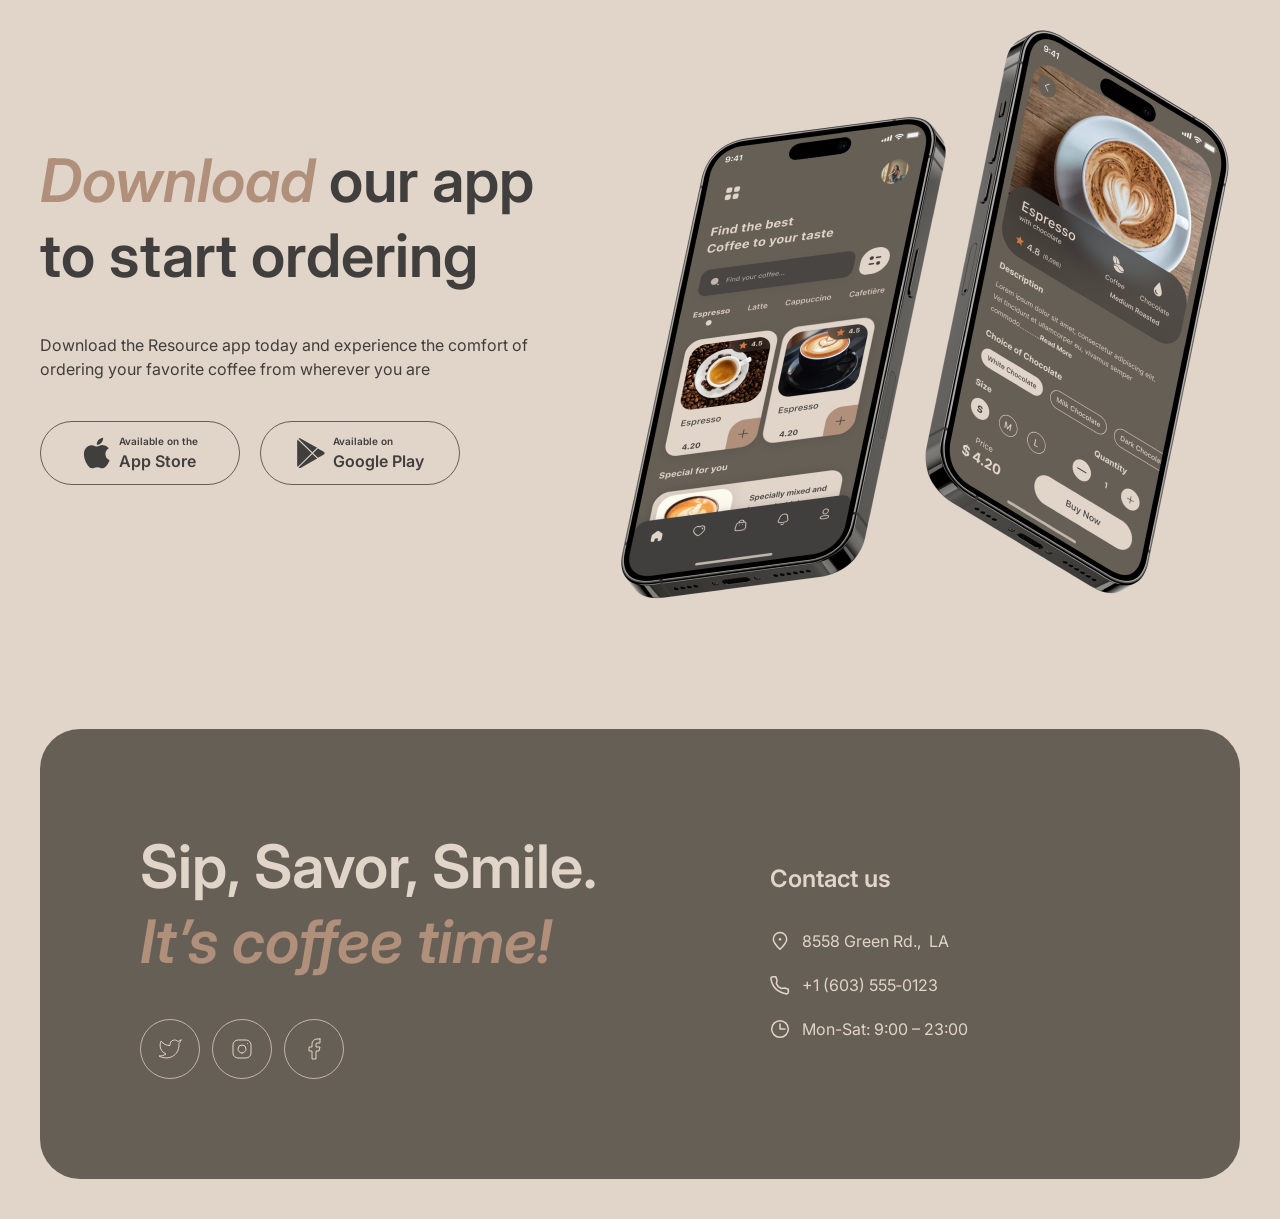
==== commit 9e158aaa: "feat: add category navigation and scroll-to-top button" ====
--- a/index.html
+++ b/index.html
@@ -81,14 +81,23 @@
             </svg>
           </a>
 
-          <button class="burger" type="button" aria-label="Open menu">
+          <button class="burger" id="burger-toggle" type="button" aria-label="Open menu" aria-expanded="false">
             <span class="burger__lines" aria-hidden="true"></span>
           </button>
         </div>
+
+        <nav class="mobile-nav" id="mobile-nav" aria-label="Mobile navigation">
+          <ul class="mobile-nav__list">
+            <li><a class="mobile-nav__link" href="#favorite">Favorite coffee</a></li>
+            <li><a class="mobile-nav__link" href="#about">About</a></li>
+            <li><a class="mobile-nav__link" href="#download">Mobile app</a></li>
+            <li><a class="mobile-nav__link" href="#footer">Contact us</a></li>
+            <li><a class="mobile-nav__link" href="menu.html">Menu</a></li>
+          </ul>
+        </nav>
       </header>
 
       <main class="main">
-        <!-- Hero -->
         <section class="hero" aria-labelledby="hero-title">
           <img class="hero__bg" src="assets/images/img-hero.jpg" alt="" role="presentation">
           <div class="hero__content">
@@ -113,7 +122,6 @@
           </div>
         </section>
 
-        <!-- Favorite coffee: slider -->
         <section class="favorite" id="favorite" aria-labelledby="favorite-title">
           <h2 class="section-title favorite__title" id="favorite-title">
             Choose your <span>favorite</span> coffee
@@ -184,7 +192,6 @@
           </div>
         </section>
 
-        <!-- About -->
         <section class="about" id="about" aria-labelledby="about-title">
           <h2 class="section-title about__title" id="about-title">
             Resource is <span>the perfect and cozy place</span> where you can
@@ -208,7 +215,6 @@
           </div>
         </section>
 
-        <!-- Mobile app -->
         <section class="download" id="download" aria-labelledby="download-title">
           <div class="download__content">
             <h2 class="section-title download__title" id="download-title">
@@ -308,8 +314,13 @@
         </div>
       </footer>
     </div>
-<!-- скрипты перед закрывающим тегом body, чтобы не блокировать загрузку страницы (тут и на странице меню) -->
+
+    <!-- скрипты перед закрывающим тегом body, чтобы не блокировать загрузку страницы (тут и на странице меню) -->
+    <button class="scroll-top" id="scroll-top" aria-label="Scroll to top">↑</button>
+
+    <script src="scripts/theme.js"></script>
+    <script src="scripts/burger-menu.js"></script>
     <script src="scripts/slider.js"></script>
-    <script src="scripts/menu.js"></script>     
+    <script src="scripts/ui.js"></script>
   </body>
 </html>
--- a/styles/common.css
+++ b/styles/common.css
@@ -168,6 +168,50 @@
   transform: translateX(-50%) scaleX(1);
 }
 
+/* Бургер меню */
+.mobile-nav {
+  display: none;
+  position: absolute;
+  top: 100%;
+  left: 0;
+  right: 0;
+  background-color: var(--bg-body);
+  border-bottom: 1px solid var(--border-color);
+  z-index: 100;
+}
+
+.mobile-nav.is-open {
+  display: block;
+}
+
+.mobile-nav__list {
+  display: flex;
+  flex-direction: column;
+  gap: 0;
+  padding: 1.5rem;
+  list-style: none;
+}
+
+.mobile-nav__link {
+  display: block;
+  padding: 1rem 0;
+  color: var(--text-primary);
+  text-decoration: none;
+  font-weight: 600;
+  border-bottom: 1px solid var(--border-color);
+  transition: color 0.3s ease;
+}
+
+.mobile-nav__link:last-child {
+  border-bottom: none;
+}
+
+@media (hover: hover) and (pointer: fine) {
+  .mobile-nav__link:hover {
+    color: var(--text-accent);
+  }
+}
+
 
 .header__actions {
   display: flex;
@@ -218,6 +262,35 @@
   color: var(--text-primary);
 }
 
+/* Scroll-to-top button (fixed bottom-right) */
+.scroll-top {
+  position: fixed;
+  right: 1rem;
+  bottom: 1rem;
+  z-index: 1200;
+  width: 44px;
+  height: 44px;
+  display: inline-flex;
+  align-items: center;
+  justify-content: center;
+  background-color: var(--bg-card-inner);
+  color: var(--text-primary);
+  border: 1px solid var(--border-color);
+  border-radius: 10px;
+  box-shadow: 0 6px 18px var(--shadow-color);
+  cursor: pointer;
+  font-size: 18px;
+  line-height: 1;
+}
+
+@media (hover: hover) and (pointer: fine) {
+  .scroll-top:hover {
+    transform: translateY(-2px);
+    background-color: var(--btn-hover-bg);
+    color: var(--btn-hover-text);
+  }
+}
+
 
 .theme-toggle {
   display: inline-flex;
@@ -350,6 +423,20 @@
   top: 4px;
 }
 
+.burger.is-open .burger__lines {
+  background-color: transparent;
+}
+
+.burger.is-open .burger__lines::before {
+  top: 0;
+  transform: rotate(45deg);
+}
+
+.burger.is-open .burger__lines::after {
+  top: 0;
+  transform: rotate(-45deg);
+}
+
 
 .pill-button {
   display: inline-flex;
